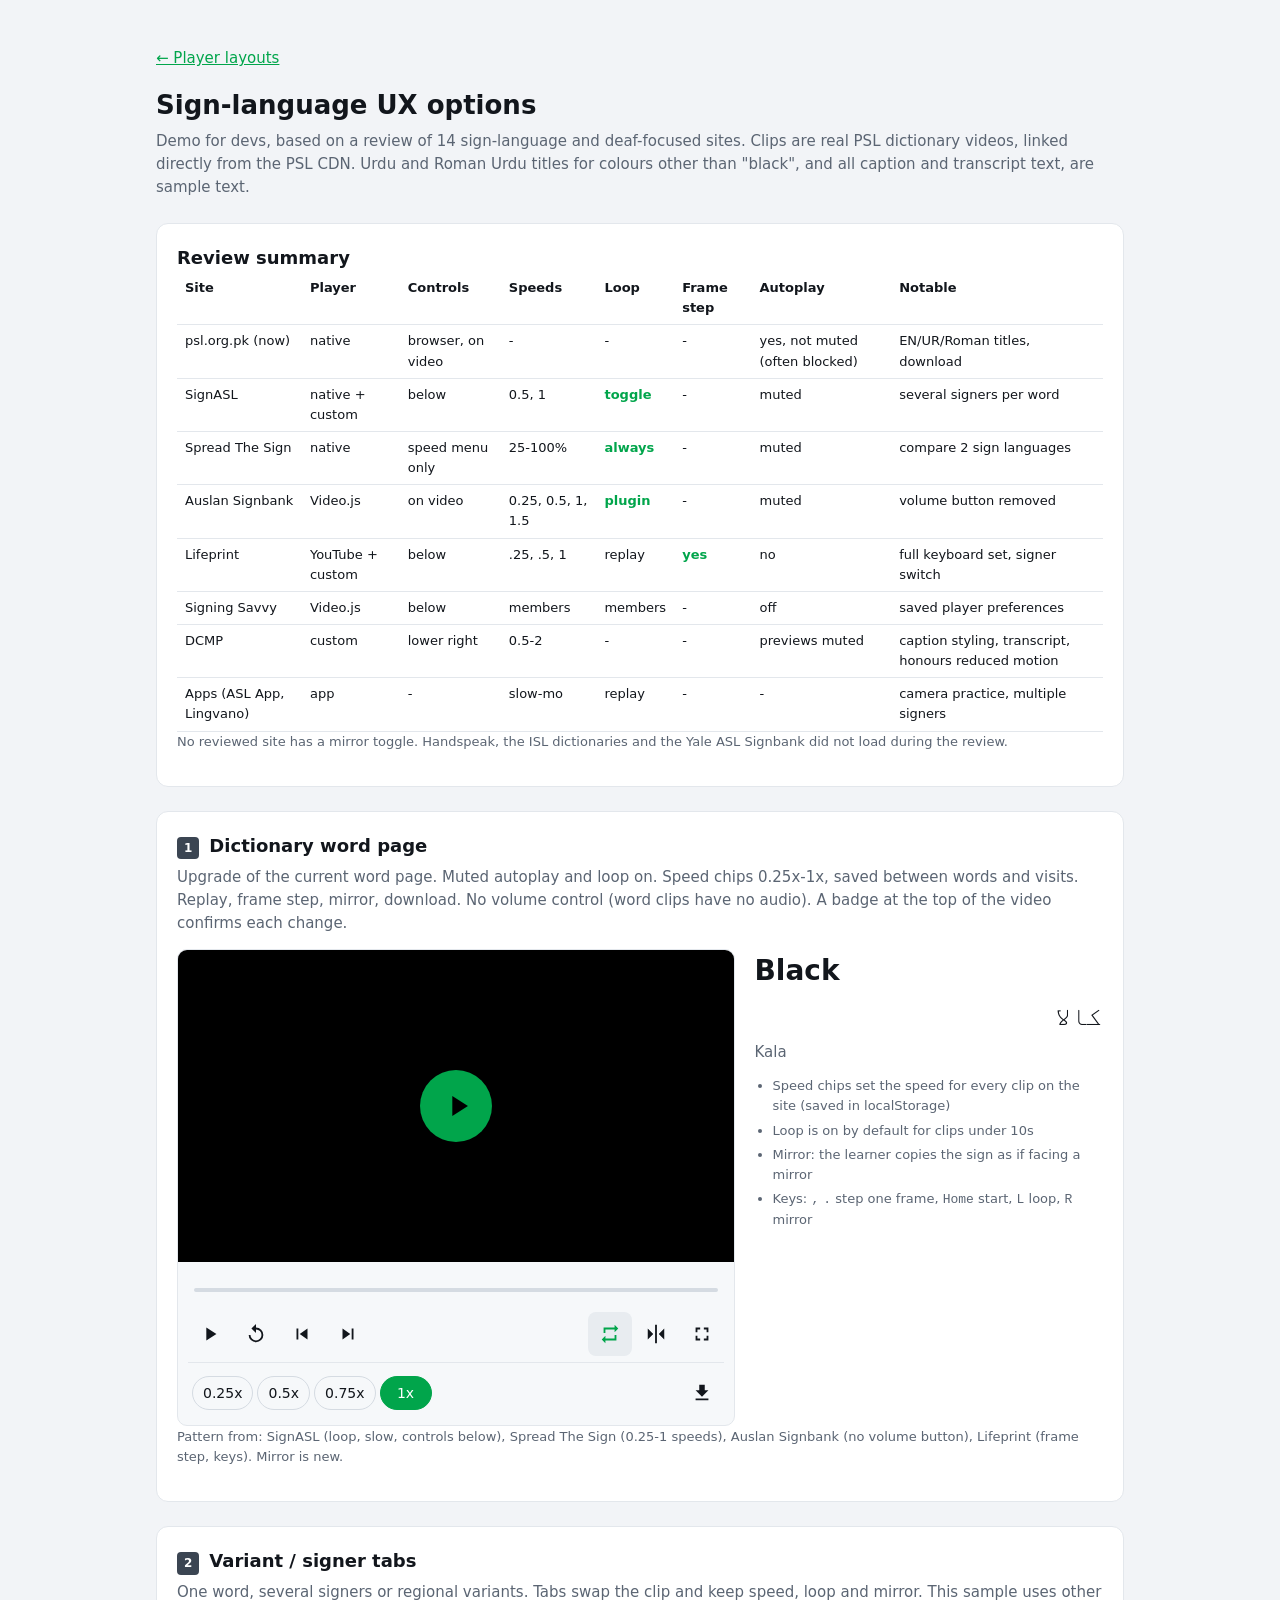
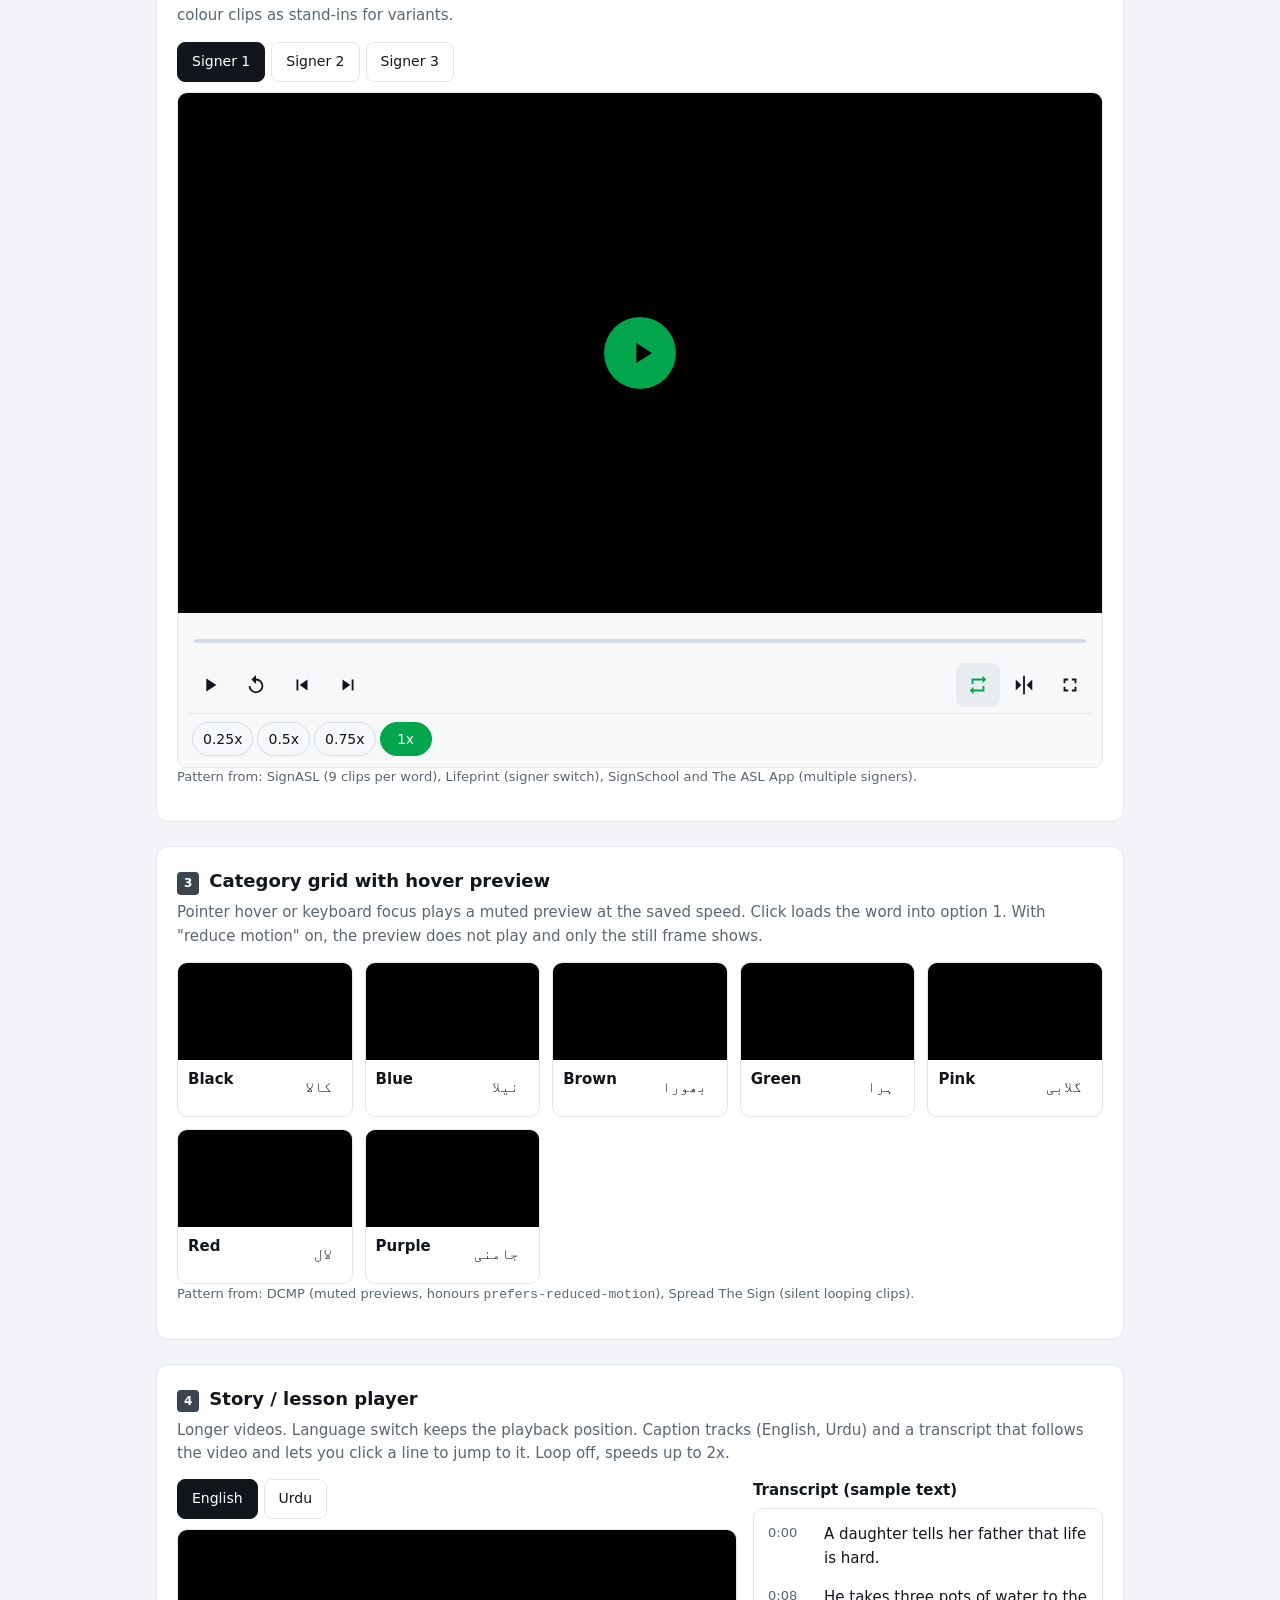
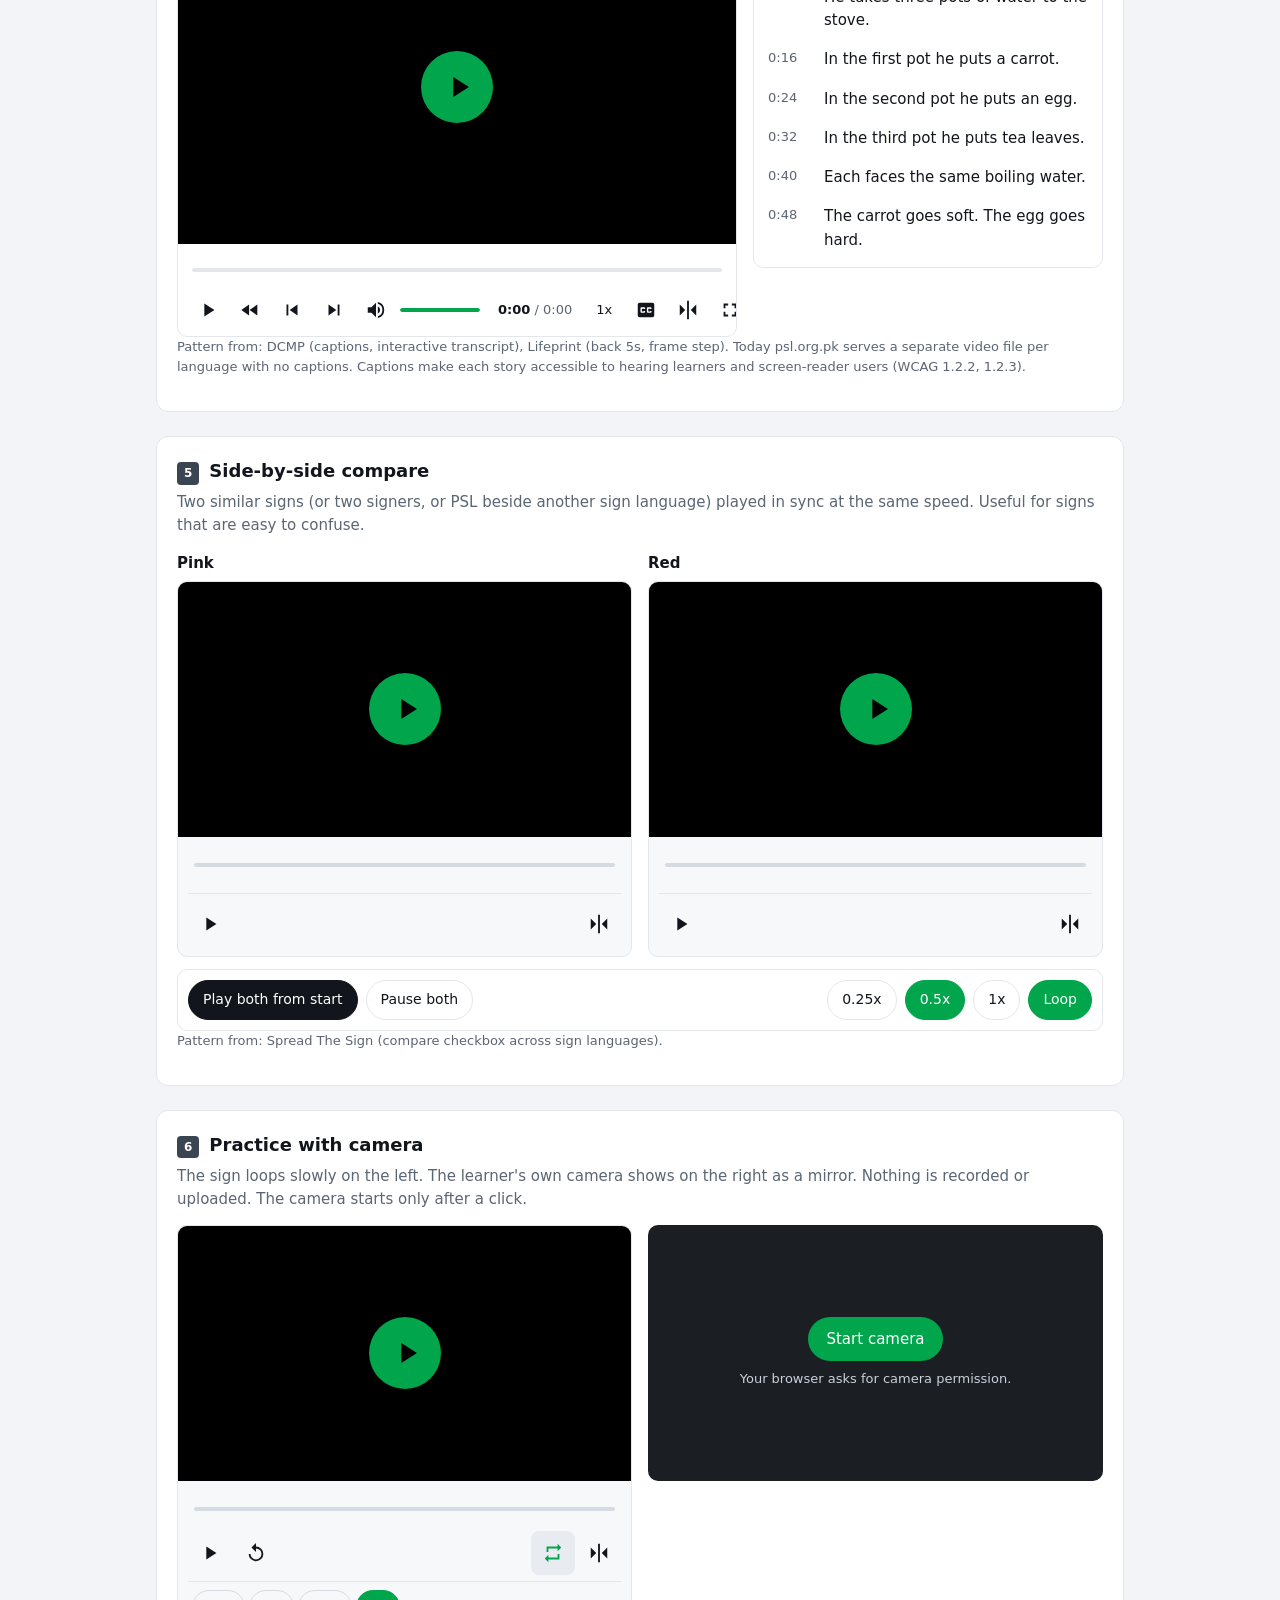
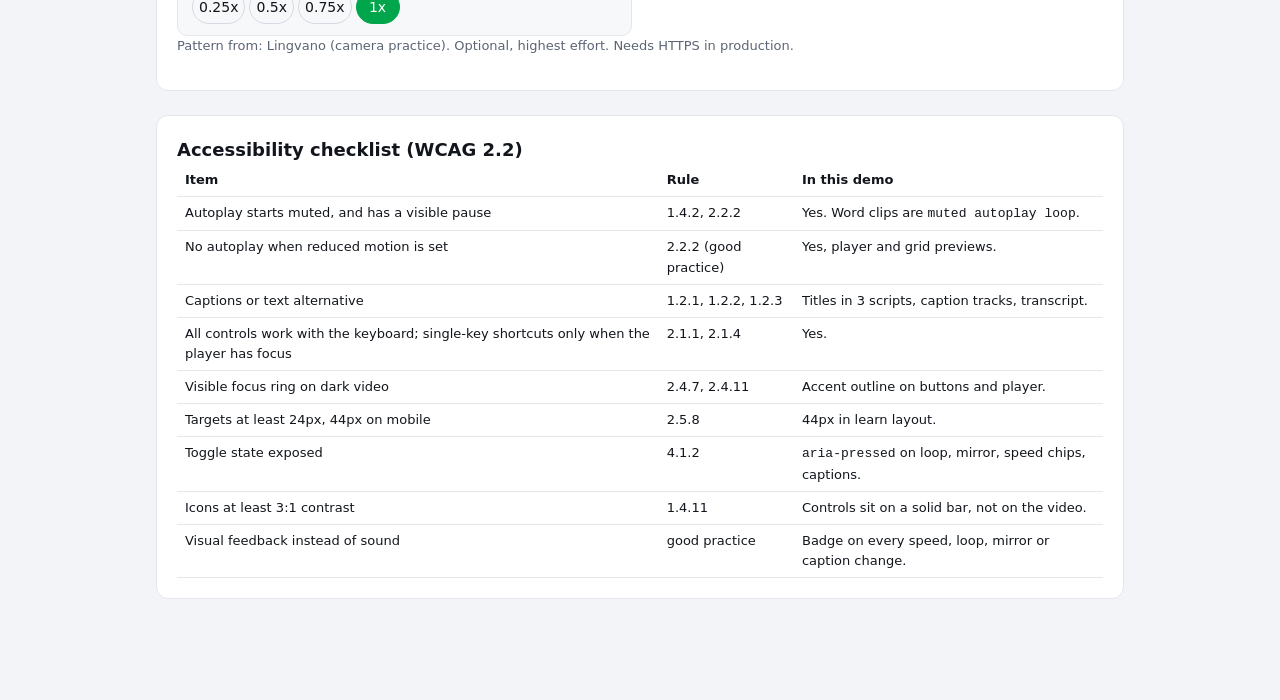
==== sign-ux.html @ c9a44f49 "Initial commit" ====
<!doctype html>
<html lang="en">
<head>
  <meta charset="utf-8">
  <meta name="viewport" content="width=device-width, initial-scale=1">
  <title>PSL Sign UX Options</title>
  <link rel="stylesheet" href="psl-player.css">
  <style>
    :root { --bg: #f2f4f7; --card: #fff; --ink: #12161c; --muted: #5b6573; --line: #e3e7ec; --code: #f6f8fa; --accent: #01a54b; }
    * { box-sizing: border-box; }
    body { margin: 0; background: var(--bg); color: var(--ink); font: 15px/1.55 system-ui, -apple-system, "Segoe UI", Roboto, sans-serif; }
    .wrap { max-width: 1000px; margin: 0 auto; padding: 32px 16px 80px; }
    h1 { font-size: 26px; margin: 0 0 4px; }
    h2 { font-size: 18px; margin: 0; }
    h3 { font-size: 15px; margin: 16px 0 6px; }
    a { color: var(--accent); }
    .lead { color: var(--muted); margin: 0 0 24px; }
    .card { background: var(--card); border: 1px solid var(--line); border-radius: 12px; padding: 20px; margin-bottom: 24px; }
    .card-head { display: flex; gap: 10px; align-items: baseline; margin-bottom: 6px; }
    .tag { font-size: 12px; font-weight: 700; color: #fff; background: #3b4552; border-radius: 4px; padding: 2px 7px; }
    .card > p { margin: 0 0 14px; color: var(--muted); }
    .src { font-size: 13px; color: var(--muted); margin-top: 12px; }
    table { border-collapse: collapse; width: 100%; font-size: 13px; }
    td, th { text-align: left; padding: 6px 8px; border-bottom: 1px solid var(--line); vertical-align: top; }
    th { font-weight: 600; }
    .scroll { overflow-x: auto; }
    .yes { color: var(--accent); font-weight: 600; }
    ul.tight { margin: 4px 0 0; padding-left: 18px; }
    .two { display: grid; grid-template-columns: 1fr 1fr; gap: 16px; }
    @media (max-width: 720px) { .two { grid-template-columns: 1fr; } }
    .ur { font-family: "Noto Nastaliq Urdu", "Jameel Noori Nastaleeq", "Segoe UI", serif; }

    /* 1. Word page */
    .word { display: grid; grid-template-columns: minmax(0, 1.6fr) minmax(0, 1fr); gap: 20px; align-items: start; }
    @media (max-width: 720px) { .word { grid-template-columns: 1fr; } }
    .titles .en { font-size: 28px; font-weight: 800; text-transform: capitalize; margin: 0; }
    .titles .ur { font-size: 26px; margin: 4px 0; }
    .titles .roman { color: var(--muted); margin: 0 0 12px; }
    .facts { font-size: 13px; color: var(--muted); }
    .facts li { margin-bottom: 4px; }

    /* 2. Variant tabs */
    .tabs { display: flex; gap: 6px; margin-bottom: 10px; flex-wrap: wrap; }
    .tabs button {
      font: inherit; font-size: 14px; padding: 8px 14px; min-height: 40px; border-radius: 8px; cursor: pointer;
      border: 1px solid var(--line); background: var(--card); color: var(--ink);
    }
    .tabs button[aria-selected="true"] { background: var(--ink); color: #fff; border-color: var(--ink); }

    /* 3. Grid */
    .grid { display: grid; grid-template-columns: repeat(auto-fill, minmax(150px, 1fr)); gap: 12px; }
    .tile {
      display: block; padding: 0; border: 1px solid var(--line); border-radius: 10px; overflow: hidden;
      background: var(--card); cursor: pointer; text-align: left; font: inherit; color: inherit;
    }
    .tile:focus-visible { outline: 3px solid var(--accent); outline-offset: 2px; }
    .tile video { display: block; width: 100%; aspect-ratio: 16 / 9; object-fit: cover; background: #000; }
    .tile span { display: flex; justify-content: space-between; padding: 8px 10px; font-weight: 600; text-transform: capitalize; }
    .tile .ur { font-weight: 400; }

    /* 4. Story */
    .story { display: grid; grid-template-columns: minmax(0, 1.6fr) minmax(0, 1fr); gap: 16px; }
    @media (max-width: 720px) { .story { grid-template-columns: 1fr; } }
    .lang { display: flex; gap: 6px; margin-bottom: 10px; }
    .transcript { border: 1px solid var(--line); border-radius: 10px; max-height: 360px; overflow-y: auto; padding: 6px; }
    .transcript button {
      display: grid; grid-template-columns: 48px 1fr; gap: 8px; width: 100%; text-align: left; padding: 8px; border: 0;
      border-radius: 6px; background: none; font: inherit; color: inherit; cursor: pointer;
    }
    .transcript button:hover { background: var(--code); }
    .transcript button.is-active { background: #e6f6ed; box-shadow: inset 3px 0 0 var(--accent); }
    .transcript time { color: var(--muted); font-variant-numeric: tabular-nums; font-size: 13px; }

    /* 5. Compare */
    .sync { display: flex; flex-wrap: wrap; gap: 8px; align-items: center; margin-top: 12px; padding: 10px; border: 1px solid var(--line); border-radius: 10px; }
    .sync button {
      font: inherit; font-size: 14px; min-height: 40px; padding: 0 14px; border-radius: 99px; cursor: pointer;
      border: 1px solid var(--line); background: var(--card); color: var(--ink);
    }
    .sync button[aria-pressed="true"] { background: var(--accent); border-color: var(--accent); color: #fff; }
    .sync .primary { background: var(--ink); color: #fff; border-color: var(--ink); }
    .cap { font-weight: 600; margin: 0 0 6px; text-transform: capitalize; }

    /* 6. Practice */
    .cam { position: relative; aspect-ratio: 16 / 9; background: #1b1f24; border-radius: 10px; overflow: hidden; display: grid; place-items: center; color: #c9d1d9; text-align: center; }
    .cam video { position: absolute; inset: 0; width: 100%; height: 100%; object-fit: cover; transform: scaleX(-1); }
    .cam button { position: relative; font: inherit; min-height: 44px; padding: 0 18px; border: 0; border-radius: 99px; background: var(--accent); color: #fff; cursor: pointer; }
    .cam p { position: relative; margin: 8px 16px 0; font-size: 13px; }
  </style>
</head>
<body>
<div class="wrap">
  <p><a href="index.html">&larr; Player layouts</a></p>
  <h1>Sign-language UX options</h1>
  <p class="lead">Demo for devs, based on a review of 14 sign-language and deaf-focused sites. Clips are real PSL dictionary videos, linked directly from the PSL CDN.
    Urdu and Roman Urdu titles for colours other than "black", and all caption and transcript text, are sample text.</p>

  <!-- Review summary -->
  <section class="card">
    <h2>Review summary</h2>
    <div class="scroll">
      <table>
        <tr><th>Site</th><th>Player</th><th>Controls</th><th>Speeds</th><th>Loop</th><th>Frame step</th><th>Autoplay</th><th>Notable</th></tr>
        <tr><td>psl.org.pk (now)</td><td>native</td><td>browser, on video</td><td>-</td><td>-</td><td>-</td><td>yes, not muted (often blocked)</td><td>EN/UR/Roman titles, download</td></tr>
        <tr><td>SignASL</td><td>native + custom</td><td>below</td><td>0.5, 1</td><td class="yes">toggle</td><td>-</td><td>muted</td><td>several signers per word</td></tr>
        <tr><td>Spread The Sign</td><td>native</td><td>speed menu only</td><td>25-100%</td><td class="yes">always</td><td>-</td><td>muted</td><td>compare 2 sign languages</td></tr>
        <tr><td>Auslan Signbank</td><td>Video.js</td><td>on video</td><td>0.25, 0.5, 1, 1.5</td><td class="yes">plugin</td><td>-</td><td>muted</td><td>volume button removed</td></tr>
        <tr><td>Lifeprint</td><td>YouTube + custom</td><td>below</td><td>.25, .5, 1</td><td>replay</td><td class="yes">yes</td><td>no</td><td>full keyboard set, signer switch</td></tr>
        <tr><td>Signing Savvy</td><td>Video.js</td><td>below</td><td>members</td><td>members</td><td>-</td><td>off</td><td>saved player preferences</td></tr>
        <tr><td>DCMP</td><td>custom</td><td>lower right</td><td>0.5-2</td><td>-</td><td>-</td><td>previews muted</td><td>caption styling, transcript, honours reduced motion</td></tr>
        <tr><td>Apps (ASL App, Lingvano)</td><td>app</td><td>-</td><td>slow-mo</td><td>replay</td><td>-</td><td>-</td><td>camera practice, multiple signers</td></tr>
      </table>
    </div>
    <p class="src">No reviewed site has a mirror toggle. Handspeak, the ISL dictionaries and the Yale ASL Signbank did not load during the review.</p>
  </section>

  <!-- 1 -->
  <section class="card">
    <div class="card-head"><span class="tag">1</span><h2>Dictionary word page</h2></div>
    <p>Upgrade of the current word page. Muted autoplay and loop on. Speed chips 0.25x-1x, saved between words and visits. Replay, frame step, mirror, download. No volume control (word clips have no audio).
      A badge at the top of the video confirms each change.</p>
    <div class="word">
      <div class="psl-player psl--learn" id="wordPlayer" data-persist-speed
           data-controls="seek|play,replay,frameprev,framenext,spacer,loop,mirror,fs|speeds,spacer,download">
        <video muted autoplay loop preload="metadata"></video>
      </div>
      <div>
        <div class="titles">
          <p class="en" id="wEn"></p>
          <p class="ur" id="wUr" lang="ur" dir="rtl"></p>
          <p class="roman" id="wRoman"></p>
        </div>
        <ul class="facts tight">
          <li>Speed chips set the speed for every clip on the site (saved in localStorage)</li>
          <li>Loop is on by default for clips under 10s</li>
          <li>Mirror: the learner copies the sign as if facing a mirror</li>
          <li>Keys: <kbd>,</kbd> <kbd>.</kbd> step one frame, <kbd>Home</kbd> start, <kbd>L</kbd> loop, <kbd>R</kbd> mirror</li>
        </ul>
      </div>
    </div>
    <p class="src">Pattern from: SignASL (loop, slow, controls below), Spread The Sign (0.25-1 speeds), Auslan Signbank (no volume button), Lifeprint (frame step, keys). Mirror is new.</p>
  </section>

  <!-- 2 -->
  <section class="card">
    <div class="card-head"><span class="tag">2</span><h2>Variant / signer tabs</h2></div>
    <p>One word, several signers or regional variants. Tabs swap the clip and keep speed, loop and mirror. This sample uses other colour clips as stand-ins for variants.</p>
    <div class="tabs" role="tablist" id="variantTabs"></div>
    <div class="psl-player psl--learn" id="variantPlayer" data-persist-speed
         data-controls="seek|play,replay,frameprev,framenext,spacer,loop,mirror,fs|speeds">
      <video muted autoplay loop preload="metadata"></video>
    </div>
    <p class="src">Pattern from: SignASL (9 clips per word), Lifeprint (signer switch), SignSchool and The ASL App (multiple signers).</p>
  </section>

  <!-- 3 -->
  <section class="card">
    <div class="card-head"><span class="tag">3</span><h2>Category grid with hover preview</h2></div>
    <p>Pointer hover or keyboard focus plays a muted preview at the saved speed. Click loads the word into option 1. With "reduce motion" on, the preview does not play and only the still frame shows.</p>
    <div class="grid" id="grid"></div>
    <p class="src">Pattern from: DCMP (muted previews, honours <code>prefers-reduced-motion</code>), Spread The Sign (silent looping clips).</p>
  </section>

  <!-- 4 -->
  <section class="card">
    <div class="card-head"><span class="tag">4</span><h2>Story / lesson player</h2></div>
    <p>Longer videos. Language switch keeps the playback position. Caption tracks (English, Urdu) and a transcript that follows the video and lets you click a line to jump to it. Loop off, speeds up to 2x.</p>
    <div class="story">
      <div>
        <div class="lang tabs" role="tablist" id="langTabs">
          <button type="button" role="tab" aria-selected="true" data-lang="en">English</button>
          <button type="button" role="tab" aria-selected="false" data-lang="ur">Urdu</button>
        </div>
        <div class="psl-player psl--stacked" id="storyPlayer"
             data-controls="seek|play,back,frameprev,framenext,mute,volume,timeboth,spacer,speed,cc,mirror,fs">
          <video preload="metadata"></video>
        </div>
      </div>
      <div>
        <h3 style="margin-top:0">Transcript (sample text)</h3>
        <div class="transcript" id="transcript"></div>
      </div>
    </div>
    <p class="src">Pattern from: DCMP (captions, interactive transcript), Lifeprint (back 5s, frame step). Today psl.org.pk serves a separate video file per language with no captions.
      Captions make each story accessible to hearing learners and screen-reader users (WCAG 1.2.2, 1.2.3).</p>
  </section>

  <!-- 5 -->
  <section class="card">
    <div class="card-head"><span class="tag">5</span><h2>Side-by-side compare</h2></div>
    <p>Two similar signs (or two signers, or PSL beside another sign language) played in sync at the same speed. Useful for signs that are easy to confuse.</p>
    <div class="two">
      <div><p class="cap" id="capA"></p>
        <div class="psl-player psl--learn" id="cmpA" data-controls="seek|play,spacer,mirror"><video muted preload="metadata"></video></div></div>
      <div><p class="cap" id="capB"></p>
        <div class="psl-player psl--learn" id="cmpB" data-controls="seek|play,spacer,mirror"><video muted preload="metadata"></video></div></div>
    </div>
    <div class="sync" id="sync">
      <button type="button" class="primary" data-act="both">Play both from start</button>
      <button type="button" data-act="pause">Pause both</button>
      <span style="flex:1"></span>
      <button type="button" data-rate="0.25">0.25x</button>
      <button type="button" data-rate="0.5" aria-pressed="true">0.5x</button>
      <button type="button" data-rate="1">1x</button>
      <button type="button" data-act="loop" aria-pressed="true">Loop</button>
    </div>
    <p class="src">Pattern from: Spread The Sign (compare checkbox across sign languages).</p>
  </section>

  <!-- 6 -->
  <section class="card">
    <div class="card-head"><span class="tag">6</span><h2>Practice with camera</h2></div>
    <p>The sign loops slowly on the left. The learner's own camera shows on the right as a mirror. Nothing is recorded or uploaded. The camera starts only after a click.</p>
    <div class="two">
      <div class="psl-player psl--learn" id="practicePlayer" data-persist-speed
           data-controls="seek|play,replay,spacer,loop,mirror|speeds">
        <video muted autoplay loop preload="metadata"></video>
      </div>
      <div class="cam" id="cam">
        <div>
          <button type="button" id="camBtn">Start camera</button>
          <p id="camMsg">Your browser asks for camera permission.</p>
        </div>
      </div>
    </div>
    <p class="src">Pattern from: Lingvano (camera practice). Optional, highest effort. Needs HTTPS in production.</p>
  </section>

  <!-- Checklist -->
  <section class="card">
    <h2>Accessibility checklist (WCAG 2.2)</h2>
    <div class="scroll">
      <table>
        <tr><th>Item</th><th>Rule</th><th>In this demo</th></tr>
        <tr><td>Autoplay starts muted, and has a visible pause</td><td>1.4.2, 2.2.2</td><td>Yes. Word clips are <code>muted autoplay loop</code>.</td></tr>
        <tr><td>No autoplay when reduced motion is set</td><td>2.2.2 (good practice)</td><td>Yes, player and grid previews.</td></tr>
        <tr><td>Captions or text alternative</td><td>1.2.1, 1.2.2, 1.2.3</td><td>Titles in 3 scripts, caption tracks, transcript.</td></tr>
        <tr><td>All controls work with the keyboard; single-key shortcuts only when the player has focus</td><td>2.1.1, 2.1.4</td><td>Yes.</td></tr>
        <tr><td>Visible focus ring on dark video</td><td>2.4.7, 2.4.11</td><td>Accent outline on buttons and player.</td></tr>
        <tr><td>Targets at least 24px, 44px on mobile</td><td>2.5.8</td><td>44px in learn layout.</td></tr>
        <tr><td>Toggle state exposed</td><td>4.1.2</td><td><code>aria-pressed</code> on loop, mirror, speed chips, captions.</td></tr>
        <tr><td>Icons at least 3:1 contrast</td><td>1.4.11</td><td>Controls sit on a solid bar, not on the video.</td></tr>
        <tr><td>Visual feedback instead of sound</td><td>good practice</td><td>Badge on every speed, loop, mirror or caption change.</td></tr>
      </table>
    </div>
  </section>
</div>

<script src="psl-player.js"></script>
<script>
  const CDN = 'https://d2a517kx38mlos.cloudfront.net/psl/public';
  const W = (en, ur, roman, l, vid, poster) => ({
    en, ur, roman, src: `${CDN}/videos/${l}/720p/${vid}.mp4`, poster: `${CDN}/posters/${poster}.jpg`,
  });
  const WORDS = [
    W('black', 'کالا', 'Kala', 'b', 'black_1620144486_29252', 'black_1620144486_61708'),
    W('blue', 'نیلا', 'Neela', 'b', 'blue_1620144520_77518', 'blue_1620144520_90640'),
    W('brown', 'بھورا', 'Bhoora', 'b', 'brown_1620144541_26614', 'brown_1620144541_74673'),
    W('green', 'ہرا', 'Hara', 'g', 'green_1620144634_17472', 'green_1620144634_44588'),
    W('pink', 'گلابی', 'Gulabi', 'p', 'pink_1620145938_17416', 'pink_1620145938_48485'),
    W('red', 'لال', 'Laal', 'r', 'red_1620145977_59791', 'red_1620145977_58630'),
    W('purple', 'جامنی', 'Jamni', 'p', 'purple_1620145957_40486', 'purple_1620145957_56658'),
  ];
  const STORY = {
    en: `${CDN}/videos/a/720p/a_carrot_an_egg_and_tea_leaves_en_1624211689_69353.mp4`,
    ur: `${CDN}/videos/a/720p/a_carrot_an_egg_and_tea_leaves_ur_1624211723_53791.mp4`,
  };
  const CUES = [
    [0, 'A daughter tells her father that life is hard.'],
    [8, 'He takes three pots of water to the stove.'],
    [16, 'In the first pot he puts a carrot.'],
    [24, 'In the second pot he puts an egg.'],
    [32, 'In the third pot he puts tea leaves.'],
    [40, 'Each faces the same boiling water.'],
    [48, 'The carrot goes soft. The egg goes hard.'],
    [56, 'The tea leaves change the water itself.'],
    [64, 'Which one are you?'],
  ];
  const CUES_UR = ['بیٹی اپنے والد سے کہتی ہے کہ زندگی مشکل ہے۔', 'وہ پانی کے تین برتن چولہے پر رکھتے ہیں۔', 'پہلے برتن میں گاجر ڈالتے ہیں۔',
    'دوسرے برتن میں انڈا ڈالتے ہیں۔', 'تیسرے برتن میں چائے کی پتی ڈالتے ہیں۔', 'سب کو ایک جیسا ابلتا پانی ملتا ہے۔',
    'گاجر نرم ہو جاتی ہے۔ انڈا سخت ہو جاتا ہے۔', 'چائے کی پتی پانی کو ہی بدل دیتی ہے۔', 'آپ کون سے ہیں؟'];

  const ts = (s) => `00:${String(Math.floor(s / 60)).padStart(2, '0')}:${String(s % 60).padStart(2, '0')}.000`;
  const vtt = (lines) => URL.createObjectURL(new Blob(['WEBVTT\n\n' + CUES.map(([t], i) =>
    `${ts(t)} --> ${ts(CUES[i + 1] ? CUES[i + 1][0] : t + 8)}\n${lines[i]}`).join('\n\n')], { type: 'text/vtt' }));
  const addTrack = (video, lang, label, lines) => {
    const t = document.createElement('track');
    Object.assign(t, { kind: 'captions', srclang: lang, label, src: vtt(lines) });
    video.append(t);
  };

  const prefersReduced = matchMedia('(prefers-reduced-motion: reduce)').matches;
  const setClip = (video, w) => { video.poster = w.poster; video.src = w.src; };

  // Tracks must exist before init so the CC button is kept
  const storyVideo = document.querySelector('#storyPlayer video');
  addTrack(storyVideo, 'en', 'English', CUES.map((c) => c[1]));
  addTrack(storyVideo, 'ur', 'Urdu', CUES_UR);
  storyVideo.src = STORY.en;

  // 1. Word page
  const wordVideo = document.querySelector('#wordPlayer video');
  function showWord(w) {
    setClip(wordVideo, w);
    document.getElementById('wEn').textContent = w.en;
    document.getElementById('wUr').textContent = w.ur;
    document.getElementById('wRoman').textContent = w.roman;
  }
  showWord(WORDS[0]);

  // 2. Variants
  const variantVideo = document.querySelector('#variantPlayer video');
  const tabs = document.getElementById('variantTabs');
  WORDS.slice(0, 3).forEach((w, i) => {
    const b = document.createElement('button');
    Object.assign(b, { type: 'button', textContent: `Signer ${i + 1}` });
    b.setAttribute('role', 'tab');
    b.setAttribute('aria-selected', String(i === 0));
    b.addEventListener('click', () => {
      tabs.querySelectorAll('button').forEach((x) => x.setAttribute('aria-selected', String(x === b)));
      setClip(variantVideo, w);
    });
    tabs.append(b);
  });
  setClip(variantVideo, WORDS[0]);

  // 5. Compare
  const [cmpA, cmpB] = [document.querySelector('#cmpA video'), document.querySelector('#cmpB video')];
  setClip(cmpA, WORDS[4]);
  setClip(cmpB, WORDS[5]);
  cmpA.loop = cmpB.loop = true;
  document.getElementById('capA').textContent = WORDS[4].en;
  document.getElementById('capB').textContent = WORDS[5].en;

  // 6. Practice
  setClip(document.querySelector('#practicePlayer video'), WORDS[3]);

  PslPlayer.initAll();

  // 3. Grid with hover / focus preview
  const grid = document.getElementById('grid');
  WORDS.forEach((w) => {
    const tile = document.createElement('button');
    tile.type = 'button';
    tile.className = 'tile';
    tile.setAttribute('aria-label', `Open sign: ${w.en}`);
    tile.innerHTML = `<video muted loop playsinline preload="none" poster="${w.poster}"></video>
      <span>${w.en}<span class="ur" lang="ur" dir="rtl">${w.ur}</span></span>`;
    const v = tile.querySelector('video');
    const start = () => {
      if (prefersReduced) return;
      if (!v.src) v.src = w.src;
      v.playbackRate = wordVideo.playbackRate;
      v.play().catch(() => {});
    };
    const stop = () => { v.pause(); v.currentTime = 0; };
    tile.addEventListener('pointerenter', start);
    tile.addEventListener('focus', start);
    tile.addEventListener('pointerleave', stop);
    tile.addEventListener('blur', stop);
    tile.addEventListener('click', () => {
      showWord(w);
      document.getElementById('wordPlayer').scrollIntoView({ behavior: prefersReduced ? 'auto' : 'smooth', block: 'center' });
    });
    grid.append(tile);
  });

  // 4. Story: language switch keeps time; transcript follows playback
  document.getElementById('langTabs').addEventListener('click', (e) => {
    const b = e.target.closest('button');
    if (!b || b.getAttribute('aria-selected') === 'true') return;
    document.querySelectorAll('#langTabs button').forEach((x) => x.setAttribute('aria-selected', String(x === b)));
    const t = storyVideo.currentTime, playing = !storyVideo.paused;
    storyVideo.src = STORY[b.dataset.lang];
    storyVideo.addEventListener('loadedmetadata', () => {
      storyVideo.currentTime = Math.min(t, storyVideo.duration || t);
      if (playing) storyVideo.play();
    }, { once: true });
  });
  const tr = document.getElementById('transcript');
  CUES.forEach(([t, text]) => {
    const b = document.createElement('button');
    b.type = 'button';
    b.dataset.t = t;
    b.innerHTML = `<time>${Math.floor(t / 60)}:${String(t % 60).padStart(2, '0')}</time><span></span>`;
    b.querySelector('span').textContent = text;
    b.addEventListener('click', () => { storyVideo.currentTime = t; storyVideo.play(); });
    tr.append(b);
  });
  storyVideo.addEventListener('timeupdate', () => {
    let active = null;
    tr.querySelectorAll('button').forEach((b) => { if (+b.dataset.t <= storyVideo.currentTime) active = b; });
    tr.querySelectorAll('button').forEach((b) => b.classList.toggle('is-active', b === active));
  });

  // 5. Compare sync bar
  const pa = document.getElementById('cmpA')._psl, pb = document.getElementById('cmpB')._psl;
  pa.setRate(0.5, true);
  pb.setRate(0.5, true);
  document.getElementById('sync').addEventListener('click', (e) => {
    const b = e.target.closest('button');
    if (!b) return;
    if (b.dataset.act === 'both') {
      [cmpA, cmpB].forEach((v) => { v.currentTime = 0; v.play(); });
    } else if (b.dataset.act === 'pause') {
      cmpA.pause(); cmpB.pause();
    } else if (b.dataset.act === 'loop') {
      const on = !cmpA.loop;
      cmpA.loop = cmpB.loop = on;
      b.setAttribute('aria-pressed', String(on));
    } else if (b.dataset.rate) {
      const r = +b.dataset.rate;
      pa.setRate(r); pb.setRate(r);
      document.querySelectorAll('#sync [data-rate]').forEach((x) => x.setAttribute('aria-pressed', String(x === b)));
    }
  });

  // 6. Camera (local only, never recorded)
  document.getElementById('camBtn').addEventListener('click', async () => {
    const msg = document.getElementById('camMsg');
    try {
      const stream = await navigator.mediaDevices.getUserMedia({ video: true, audio: false });
      const v = document.createElement('video');
      Object.assign(v, { srcObject: stream, muted: true, autoplay: true, playsInline: true });
      document.getElementById('cam').replaceChildren(v);
    } catch (err) {
      msg.textContent = 'Camera not available: ' + err.name + '. Open the page over https or localhost.';
    }
  });
</script>
</body>
</html>
---- psl-player.css ----
/* PSL player - native <video> with custom controls. No library. */

.psl-player {
  --psl-accent: #01a54b;
  --psl-bar-bg: #111418;
  --psl-fg: #ffffff;
  --psl-fg-muted: rgba(255, 255, 255, .7);
  --psl-track: rgba(255, 255, 255, .22);
  --psl-buffer: rgba(255, 255, 255, .4);
  --psl-hover: rgba(255, 255, 255, .1);
  --psl-btn: 40px;
  --psl-radius: 10px;

  position: relative;
  display: flex;
  flex-direction: column;
  width: 100%;
  background: var(--psl-bar-bg);
  color: var(--psl-fg);
  border-radius: var(--psl-radius);
  overflow: hidden;
  font: 500 13px/1 system-ui, -apple-system, "Segoe UI", Roboto, sans-serif;
  container-type: inline-size;
  outline: none;
  -webkit-tap-highlight-color: transparent;
}
.psl-player:focus-visible { box-shadow: 0 0 0 3px var(--psl-accent); }
.psl-player *, .psl-player *::before, .psl-player *::after { box-sizing: border-box; }

.psl-stage {
  position: relative;
  aspect-ratio: 16 / 9;
  background: #000;
  cursor: pointer;
}
.psl-stage video {
  display: block;
  width: 100%;
  height: 100%;
  object-fit: contain;
}

/* Fullscreen the wrapper, so the bar stays below the video */
.psl-player:fullscreen { width: 100vw; height: 100vh; border-radius: 0; }
.psl-player:fullscreen .psl-stage { flex: 1 1 auto; min-height: 0; aspect-ratio: auto; }
.psl-player:-webkit-full-screen { width: 100vw; height: 100vh; border-radius: 0; }
.psl-player:-webkit-full-screen .psl-stage { flex: 1 1 auto; min-height: 0; aspect-ratio: auto; }

/* Big play button (before first play) */
.psl-bigplay {
  position: absolute;
  inset: 0;
  margin: auto;
  width: 72px;
  height: 72px;
  border: 0;
  border-radius: 50%;
  background: var(--psl-accent);
  color: #fff;
  display: grid;
  place-items: center;
  cursor: pointer;
  transition: transform .15s, opacity .15s;
}
.psl-bigplay svg { width: 34px; height: 34px; margin-left: 4px; }
.psl-bigplay:hover { transform: scale(1.06); }
.psl-player.is-started .psl-bigplay { opacity: 0; pointer-events: none; }

/* Control bar */
.psl-controls { position: relative; padding: 4px 8px; }
.psl-row { display: flex; align-items: center; gap: 2px; min-height: var(--psl-btn); }
.psl-spacer { flex: 1 1 auto; }

.psl-btn {
  flex: 0 0 auto;
  width: var(--psl-btn);
  height: var(--psl-btn);
  border: 0;
  border-radius: 8px;
  background: transparent;
  color: inherit;
  display: grid;
  place-items: center;
  cursor: pointer;
  padding: 0;
  transition: background-color .12s, color .12s;
}
.psl-btn:hover { background: var(--psl-hover); }
.psl-btn:focus-visible { outline: 2px solid var(--psl-accent); outline-offset: -2px; }
.psl-btn svg { width: 22px; height: 22px; fill: currentColor; }
.psl-btn--text { width: auto; min-width: var(--psl-btn); padding: 0 8px; font: inherit; font-variant-numeric: tabular-nums; }

/* Icon state swaps */
.psl-player .ico-pause, .psl-player .ico-replay,
.psl-player .ico-muted, .psl-player .ico-fs-exit { display: none; }
.psl-player.is-playing .ico-play { display: none; }
.psl-player.is-playing .ico-pause { display: block; }
.psl-player.is-ended .ico-play, .psl-player.is-ended .ico-pause { display: none; }
.psl-player.is-ended .ico-replay { display: block; }
.psl-player.is-muted .ico-vol { display: none; }
.psl-player.is-muted .ico-muted { display: block; }
.psl-player.is-fullscreen .ico-fs-enter { display: none; }
.psl-player.is-fullscreen .ico-fs-exit { display: block; }

.psl-time {
  flex: 0 0 auto;
  padding: 0 8px;
  color: var(--psl-fg-muted);
  font-variant-numeric: tabular-nums;
  white-space: nowrap;
}
.psl-time b { color: var(--psl-fg); font-weight: 600; }

/* Slider (seek + volume) */
.psl-slider {
  --p: 0%;
  --b: 0%;
  --h: 4px;
  position: relative;
  flex: 1 1 auto;
  height: 24px;
  display: flex;
  align-items: center;
  cursor: pointer;
  touch-action: none;
  outline: none;
}
.psl-slider-track {
  position: relative;
  width: 100%;
  height: var(--h);
  border-radius: 99px;
  background: var(--psl-track);
  overflow: hidden;
  transition: height .12s;
}
.psl-slider-buffer, .psl-slider-fill { position: absolute; inset: 0 auto 0 0; border-radius: inherit; }
.psl-slider-buffer { width: var(--b); background: var(--psl-buffer); }
.psl-slider-fill { width: var(--p); background: var(--psl-accent); }
.psl-slider-thumb {
  position: absolute;
  top: 50%;
  left: var(--p);
  width: 14px;
  height: 14px;
  border-radius: 50%;
  background: var(--psl-accent);
  transform: translate(-50%, -50%) scale(0);
  transition: transform .12s;
}
.psl-slider:hover .psl-slider-track, .psl-slider.is-drag .psl-slider-track { --h: 6px; }
.psl-slider:hover .psl-slider-thumb, .psl-slider.is-drag .psl-slider-thumb,
.psl-slider:focus-visible .psl-slider-thumb { transform: translate(-50%, -50%) scale(1); }
.psl-slider:focus-visible .psl-slider-track { box-shadow: 0 0 0 2px var(--psl-accent); }

.psl-seek { margin: 0 6px; }
.psl-tip {
  position: absolute;
  bottom: 100%;
  left: 0;
  padding: 4px 6px;
  border-radius: 4px;
  background: #000;
  color: #fff;
  font-size: 12px;
  font-variant-numeric: tabular-nums;
  transform: translateX(-50%);
  opacity: 0;
  pointer-events: none;
  white-space: nowrap;
}
.psl-seek:hover .psl-tip, .psl-seek.is-drag .psl-tip { opacity: 1; }

.psl-volume { flex: 0 0 80px; margin: 0 8px 0 2px; }

a.psl-btn { text-decoration: none; }

/* State-change badge, top-centre so it never covers the hands */
.psl-badge {
  position: absolute;
  top: 12px;
  left: 50%;
  padding: 6px 12px;
  border-radius: 99px;
  background: rgba(0, 0, 0, .75);
  color: #fff;
  font-weight: 600;
  font-size: 14px;
  transform: translate(-50%, -6px);
  opacity: 0;
  pointer-events: none;
  transition: opacity .15s, transform .15s;
}
.psl-badge.is-on { opacity: 1; transform: translate(-50%, 0); }

/* Toggle buttons (loop, mirror, cc) */
.psl-btn[aria-pressed="true"] { color: var(--psl-accent); background: var(--psl-hover); }

.psl-player.is-mirror video { transform: scaleX(-1); }

/* Speed chips (learn layout) */
.psl-chips { display: flex; gap: 4px; padding: 0 4px; }
.psl-chip {
  min-width: 52px;
  height: 34px;
  padding: 0 10px;
  border: 1px solid var(--psl-track);
  border-radius: 99px;
  background: transparent;
  color: inherit;
  font: inherit;
  font-variant-numeric: tabular-nums;
  cursor: pointer;
}
.psl-chip:hover { background: var(--psl-hover); }
.psl-chip:focus-visible { outline: 2px solid var(--psl-accent); outline-offset: 1px; }
.psl-chip[aria-pressed="true"] { background: var(--psl-accent); border-color: var(--psl-accent); color: #fff; }

/* Narrow players: drop the volume slider and speed */
@container (max-width: 480px) {
  .psl-volume, .psl-speed, .psl-pip { display: none; }
  .psl-time { padding: 0 4px; font-size: 12px; }
}

/* ---------- Layout B: single-row bar below (dark) ---------- */
/* default styles above */

/* ---------- Layout C: stacked - seek row above buttons (light) ---------- */
.psl--stacked {
  --psl-bar-bg: #ffffff;
  --psl-fg: #12161c;
  --psl-fg-muted: #5b6573;
  --psl-track: #e3e7ec;
  --psl-buffer: #c3cad3;
  --psl-hover: #eef1f4;
  border: 1px solid #e3e7ec;
}
.psl--stacked .psl-controls { padding: 6px 10px 6px; }
.psl--stacked .psl-seek { margin: 0 4px; }

/* ---------- Layout F: learn - sign practice toolbar ---------- */
.psl--learn {
  --psl-bar-bg: #f6f8fa;
  --psl-fg: #12161c;
  --psl-fg-muted: #5b6573;
  --psl-track: #d5dbe2;
  --psl-buffer: #b7c0cb;
  --psl-hover: #e8ecf0;
  --psl-btn: 44px;
  border: 1px solid #e3e7ec;
  font-size: 14px;
}
.psl--learn .psl-controls { padding: 6px 10px 10px; }
.psl--learn .psl-row:last-child { margin-top: 6px; padding-top: 8px; border-top: 1px solid #e3e7ec; }
@container (max-width: 480px) {
  .psl--learn .psl-chip { min-width: 44px; padding: 0 6px; }
}

/* ---------- Layout D: seam - thin progress on the video edge ---------- */
.psl--seam .psl-controls { padding-top: 6px; }
.psl--seam .psl-seek {
  position: absolute;
  left: 0;
  right: 0;
  top: 0;
  margin: 0;
  height: 14px;
  transform: translateY(-50%);
  z-index: 2;
}
.psl--seam .psl-seek .psl-slider-track { border-radius: 0; --h: 3px; }
.psl--seam .psl-seek:hover .psl-slider-track,
.psl--seam .psl-seek.is-drag .psl-slider-track { --h: 6px; }
.psl--seam .psl-tip { bottom: 140%; }

/* ---------- Layout E: overlay, no gradient ---------- */
.psl--overlay { background: #000; }
.psl--overlay .psl-controls {
  position: absolute;
  left: 0;
  right: 0;
  bottom: 0;
  padding: 6px 10px 8px;
  background: none;
  transition: opacity .25s, transform .25s;
}
.psl--overlay .psl-btn svg,
.psl--overlay .psl-time,
.psl--overlay .psl-btn--text { filter: drop-shadow(0 1px 2px rgba(0, 0, 0, .9)); }
.psl--overlay .psl-slider-track { box-shadow: 0 1px 3px rgba(0, 0, 0, .6); }
.psl--overlay .psl-time { color: #fff; }
.psl--overlay.is-playing.is-idle .psl-controls { opacity: 0; transform: translateY(6px); pointer-events: none; }
.psl--overlay.is-playing.is-idle .psl-stage { cursor: none; }

/* ---------- Layout A: native controls, gradient removed (Chromium/WebKit only) ---------- */
.psl-native {
  display: block;
  width: 100%;
  aspect-ratio: 16 / 9;
  background: #000;
  border-radius: 10px;
}
.psl-native::-webkit-media-controls-panel {
  background-image: none !important;
  background-color: transparent !important;
}
.psl-native--solid::-webkit-media-controls-panel {
  background-color: rgba(0, 0, 0, .55) !important;
}
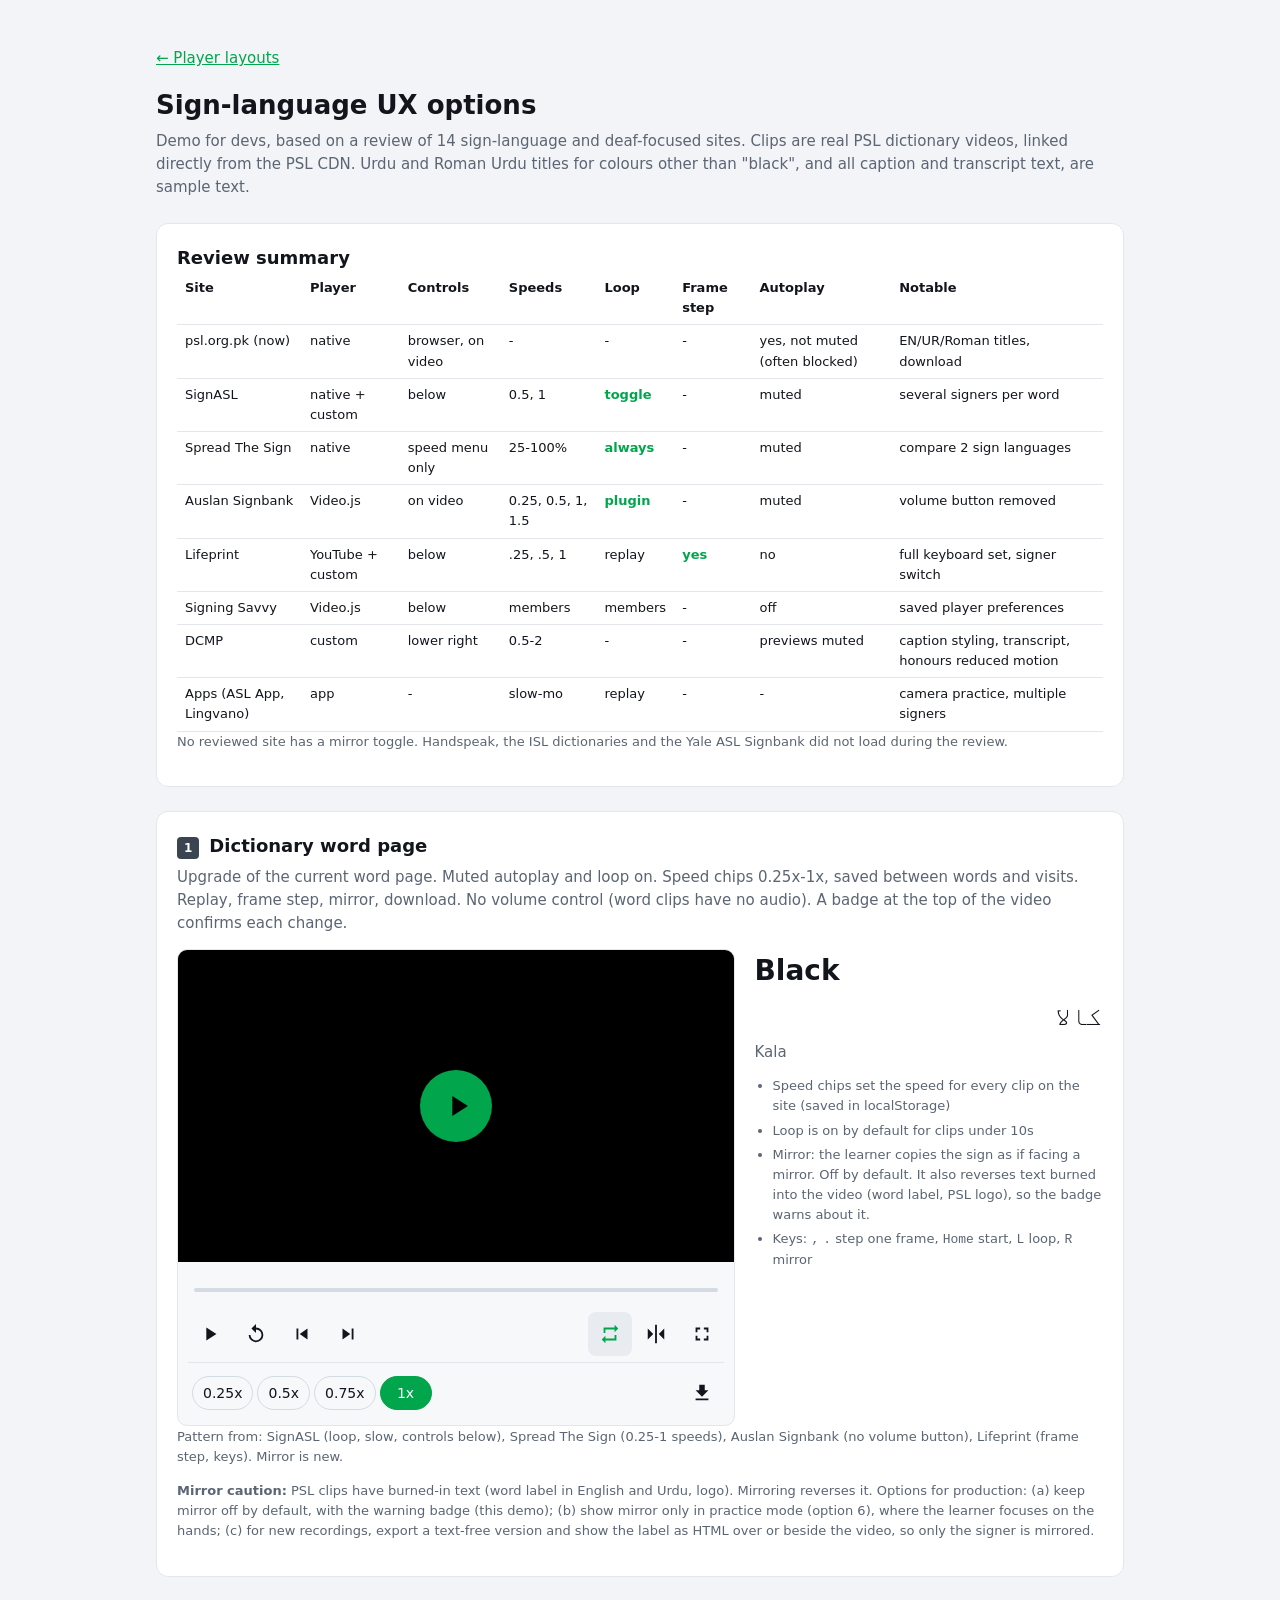
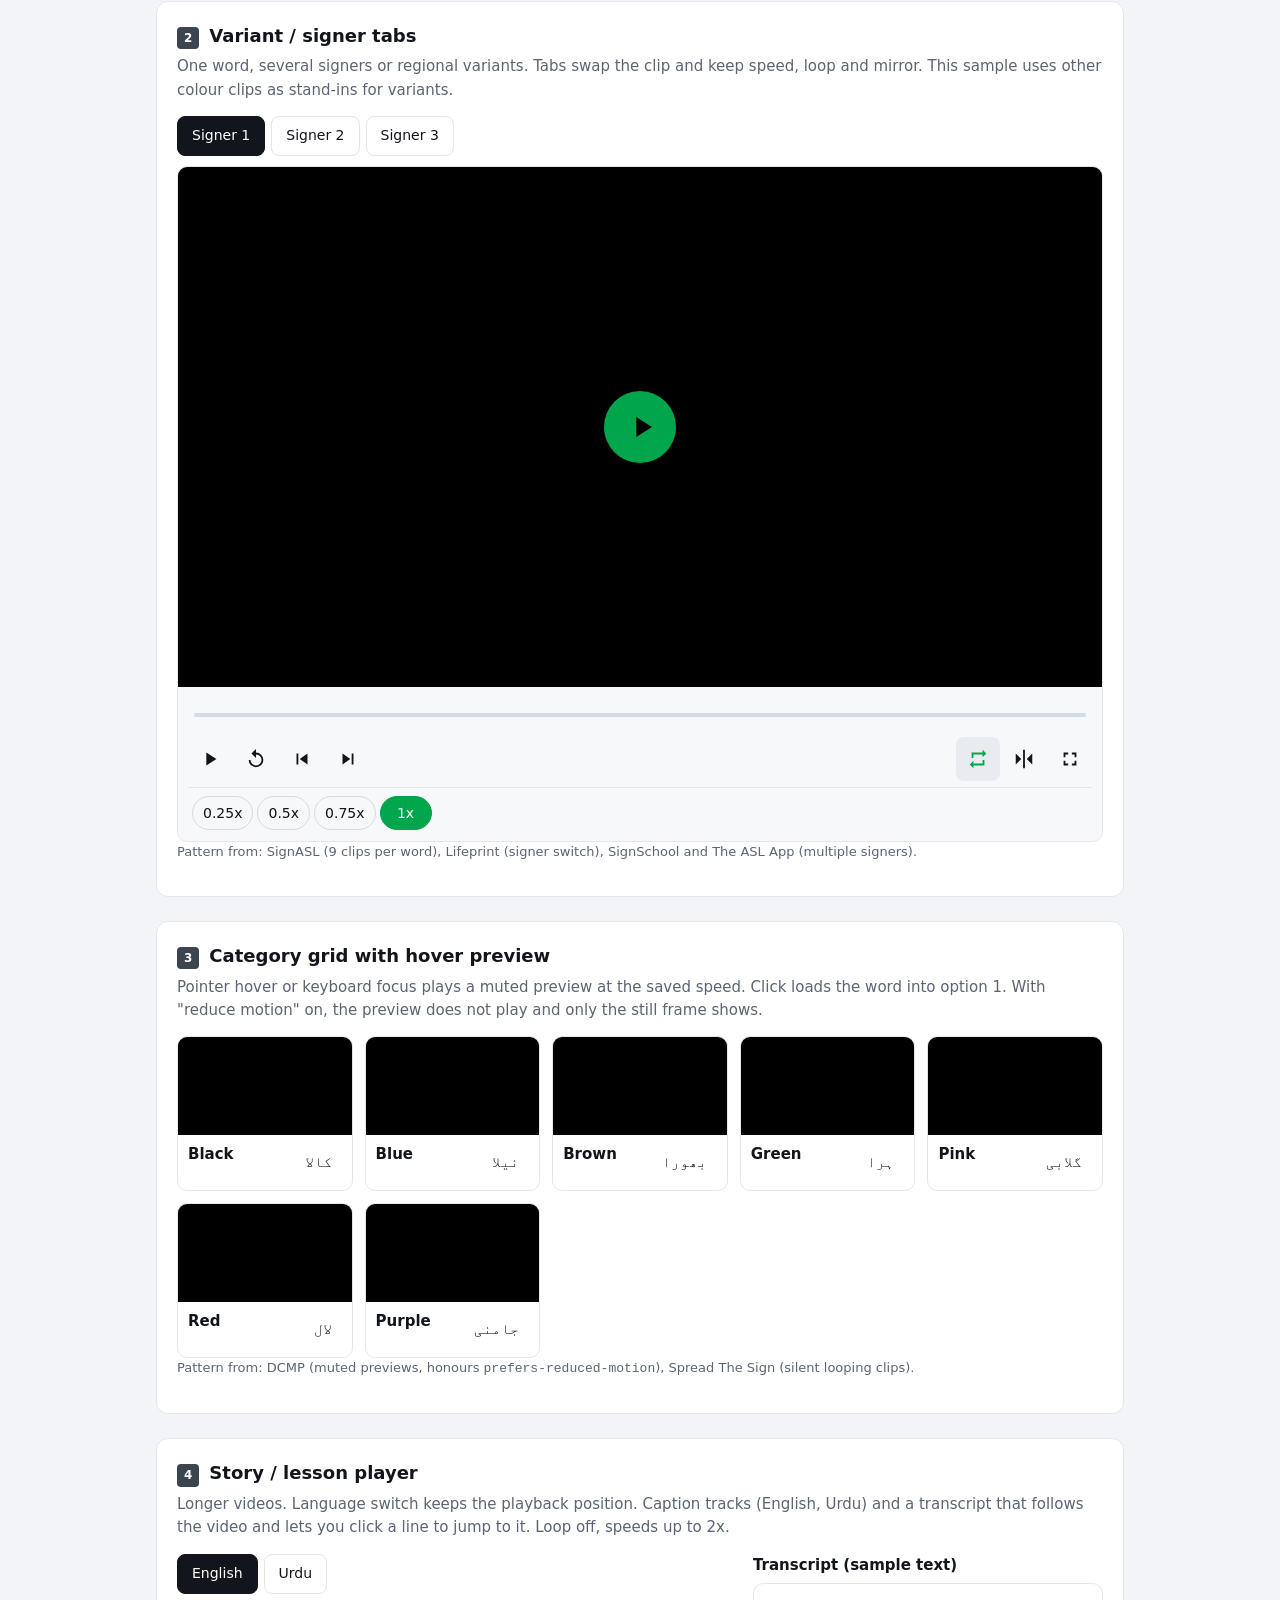
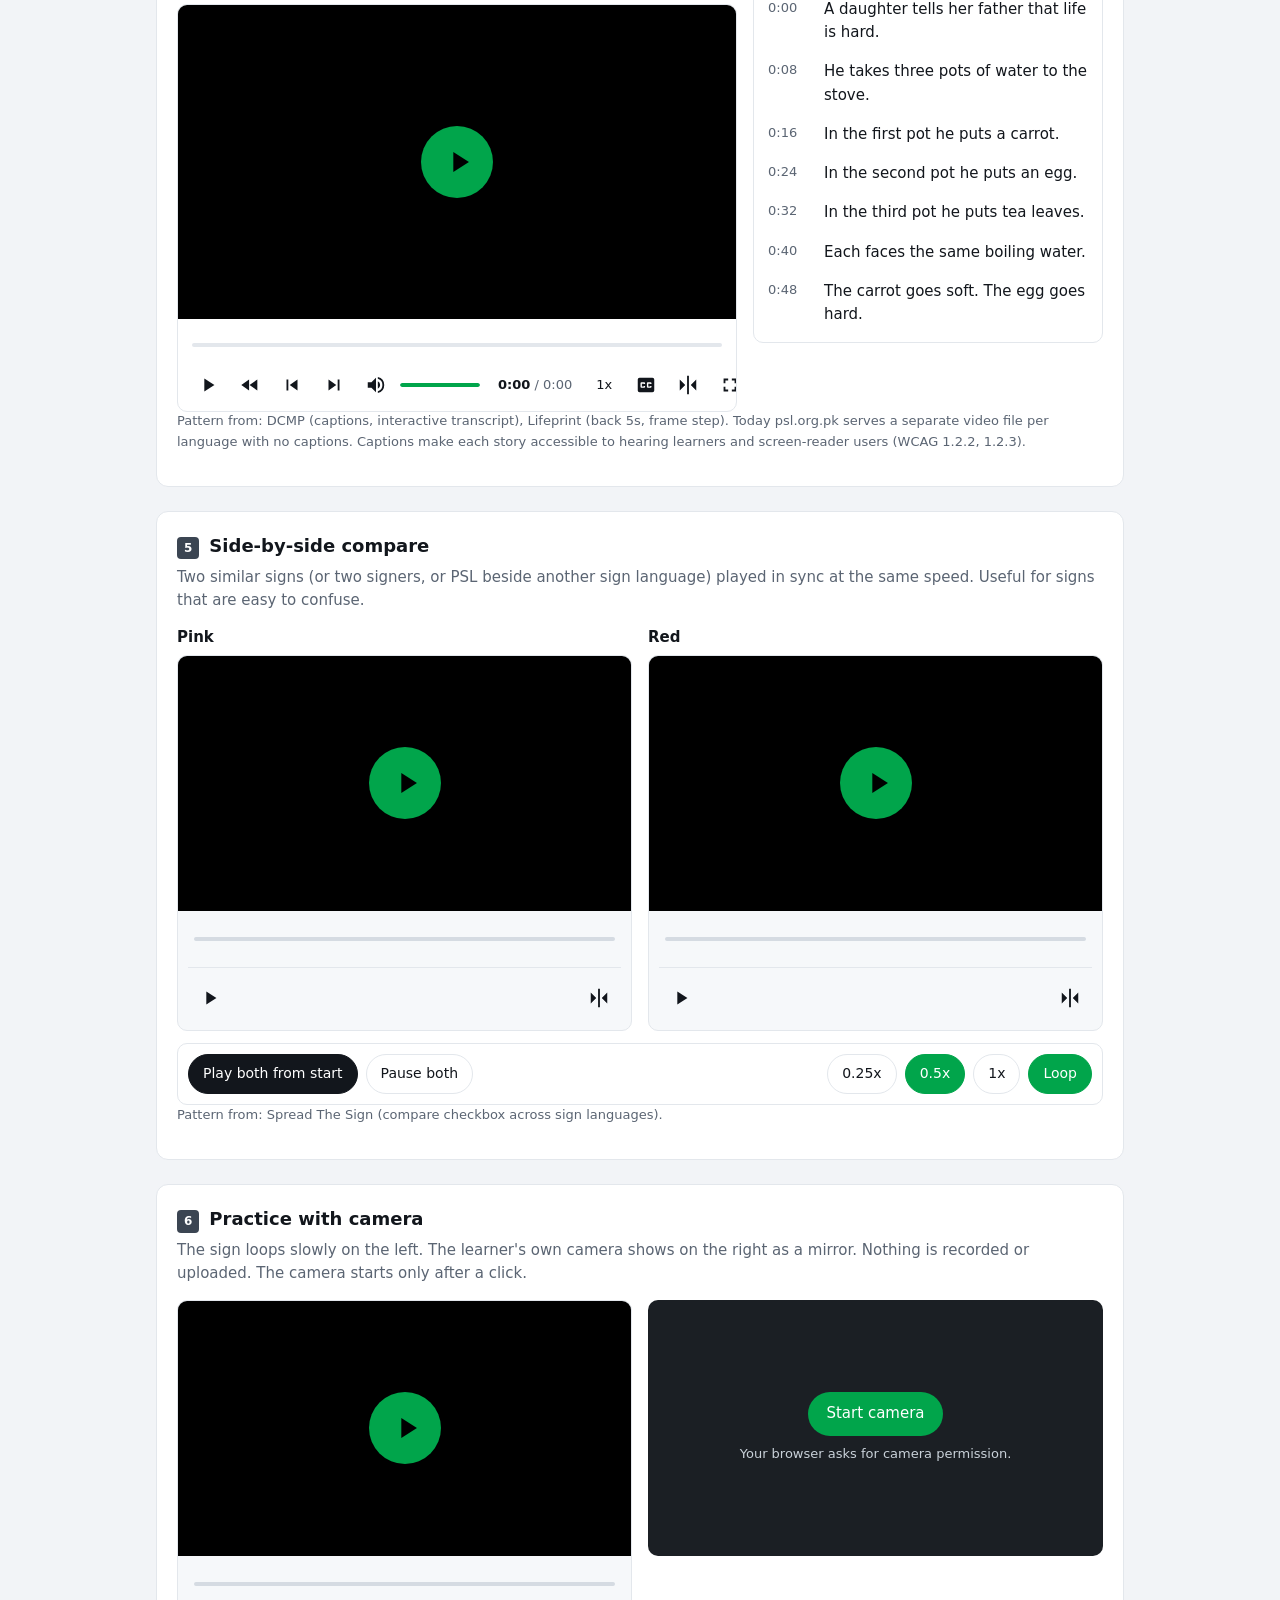
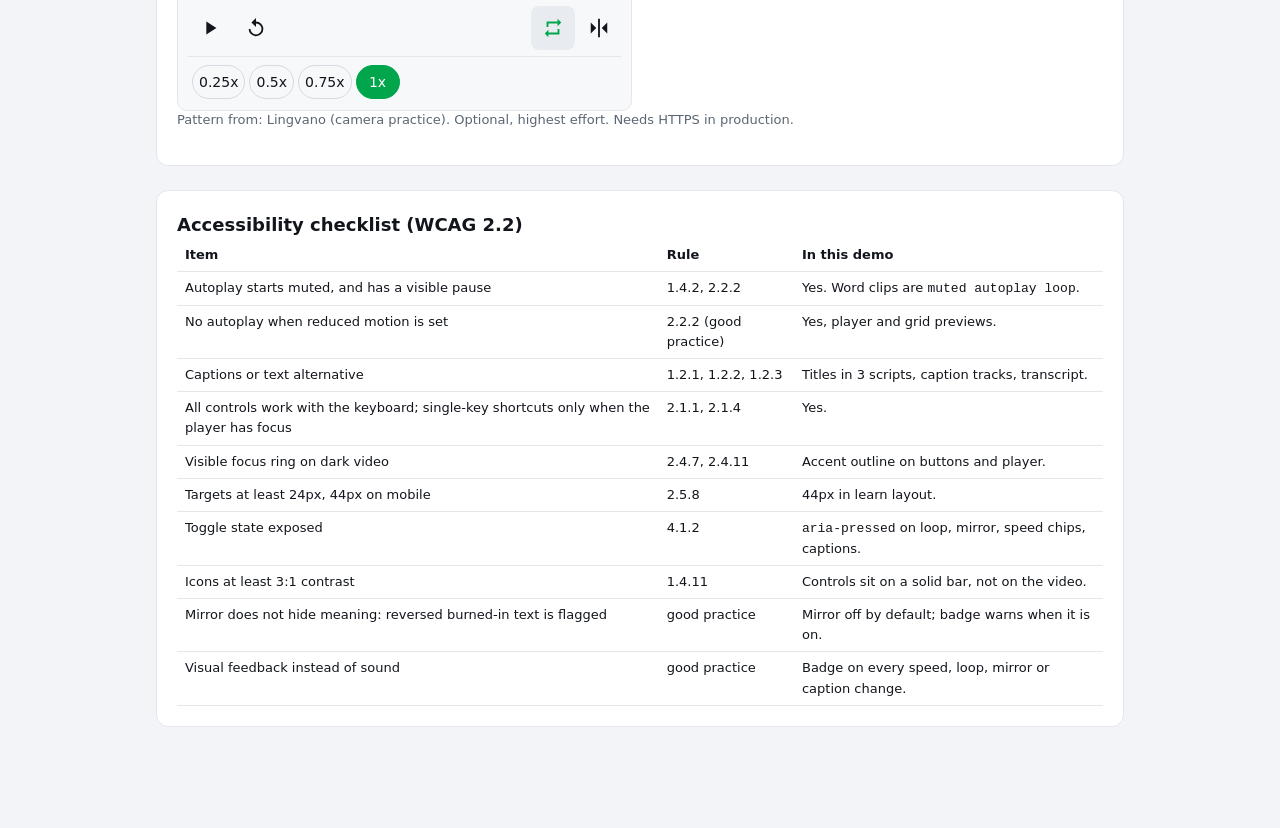
==== commit 2b8ff30c: "ai-feat: mirror caution for burned-in text" ====
--- a/sign-ux.html
+++ b/sign-ux.html
@@ -133,12 +133,15 @@
         <ul class="facts tight">
           <li>Speed chips set the speed for every clip on the site (saved in localStorage)</li>
           <li>Loop is on by default for clips under 10s</li>
-          <li>Mirror: the learner copies the sign as if facing a mirror</li>
+          <li>Mirror: the learner copies the sign as if facing a mirror. Off by default. It also reverses text burned into the video (word label, PSL logo), so the badge warns about it.</li>
           <li>Keys: <kbd>,</kbd> <kbd>.</kbd> step one frame, <kbd>Home</kbd> start, <kbd>L</kbd> loop, <kbd>R</kbd> mirror</li>
         </ul>
       </div>
     </div>
     <p class="src">Pattern from: SignASL (loop, slow, controls below), Spread The Sign (0.25-1 speeds), Auslan Signbank (no volume button), Lifeprint (frame step, keys). Mirror is new.</p>
+    <p class="src"><strong>Mirror caution:</strong> PSL clips have burned-in text (word label in English and Urdu, logo). Mirroring reverses it. Options for production:
+      (a) keep mirror off by default, with the warning badge (this demo); (b) show mirror only in practice mode (option 6), where the learner focuses on the hands;
+      (c) for new recordings, export a text-free version and show the label as HTML over or beside the video, so only the signer is mirrored.</p>
   </section>
 
   <!-- 2 -->
@@ -240,6 +243,7 @@
         <tr><td>Targets at least 24px, 44px on mobile</td><td>2.5.8</td><td>44px in learn layout.</td></tr>
         <tr><td>Toggle state exposed</td><td>4.1.2</td><td><code>aria-pressed</code> on loop, mirror, speed chips, captions.</td></tr>
         <tr><td>Icons at least 3:1 contrast</td><td>1.4.11</td><td>Controls sit on a solid bar, not on the video.</td></tr>
+        <tr><td>Mirror does not hide meaning: reversed burned-in text is flagged</td><td>good practice</td><td>Mirror off by default; badge warns when it is on.</td></tr>
         <tr><td>Visual feedback instead of sound</td><td>good practice</td><td>Badge on every speed, loop, mirror or caption change.</td></tr>
       </table>
     </div>
--- a/psl-player.css
+++ b/psl-player.css
@@ -186,6 +186,9 @@
   color: #fff;
   font-weight: 600;
   font-size: 14px;
+  width: max-content;
+  max-width: calc(100% - 24px);
+  text-align: center;
   transform: translate(-50%, -6px);
   opacity: 0;
   pointer-events: none;
